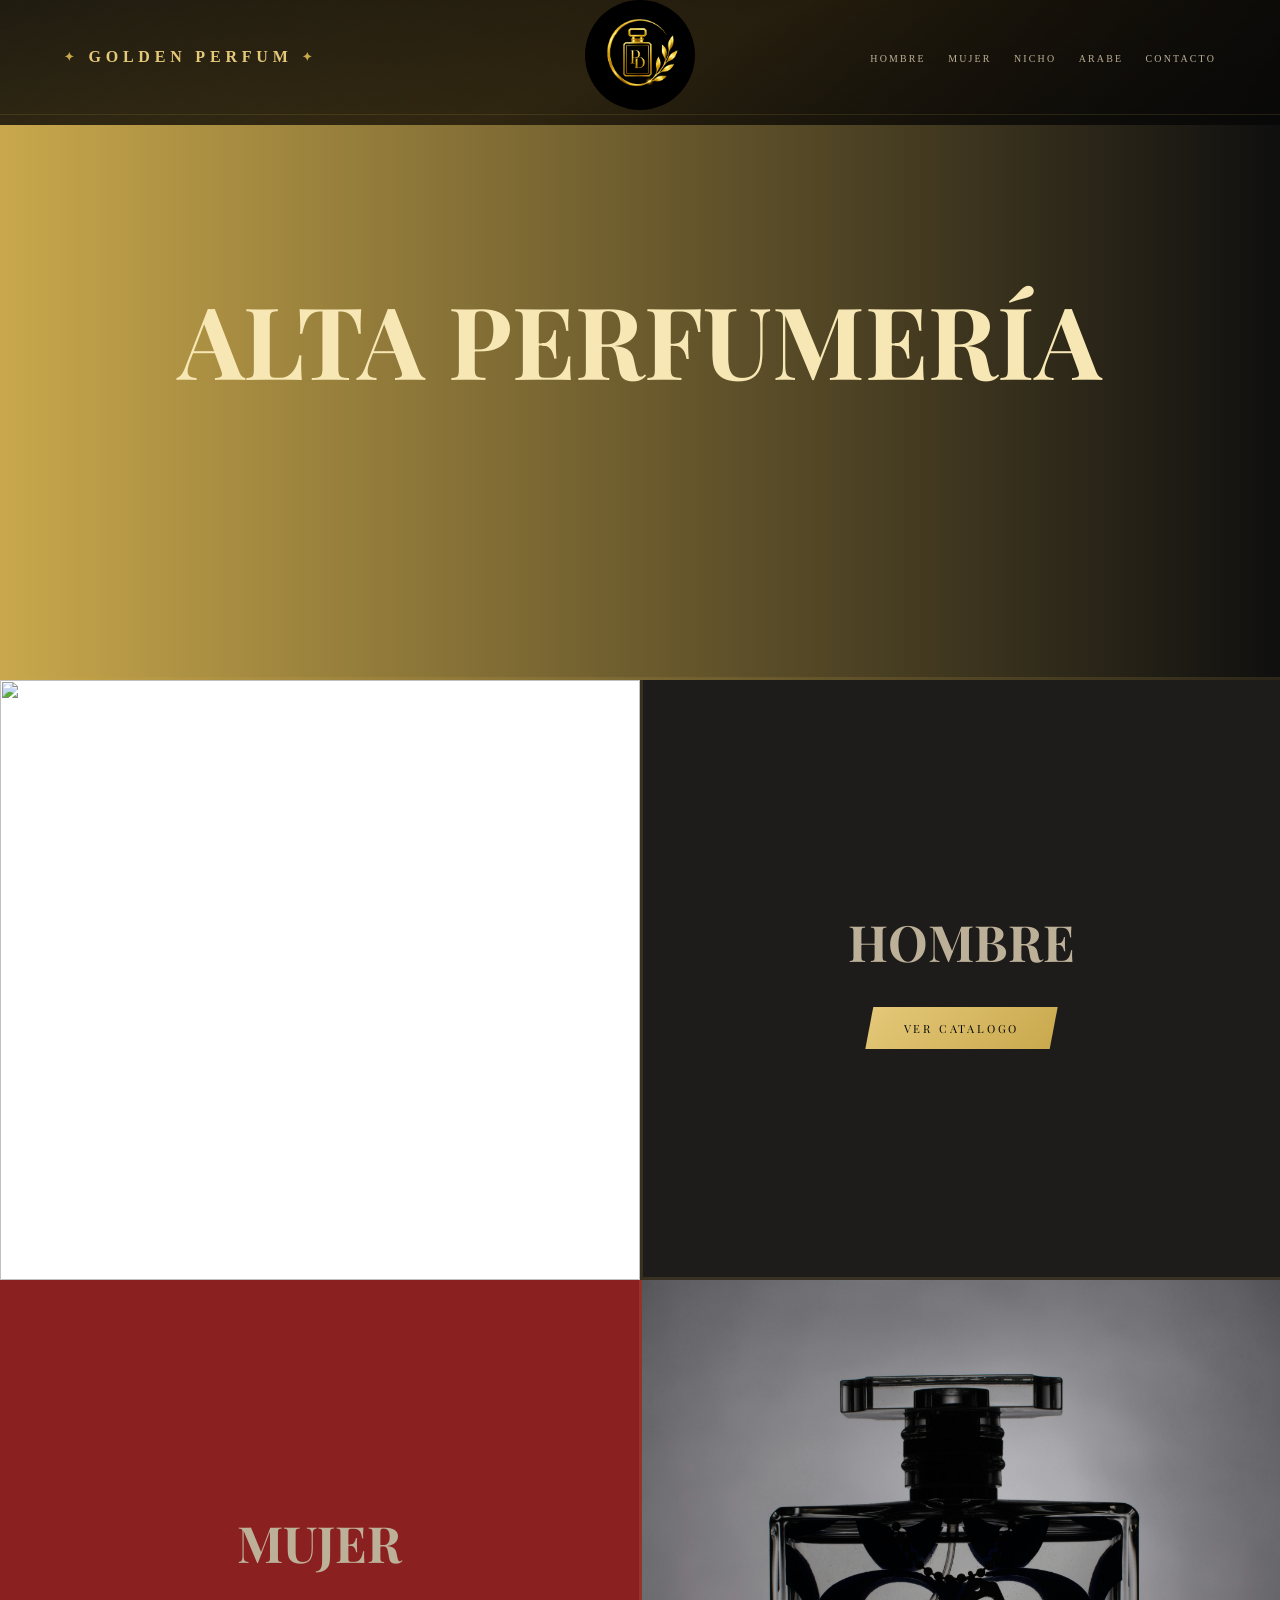
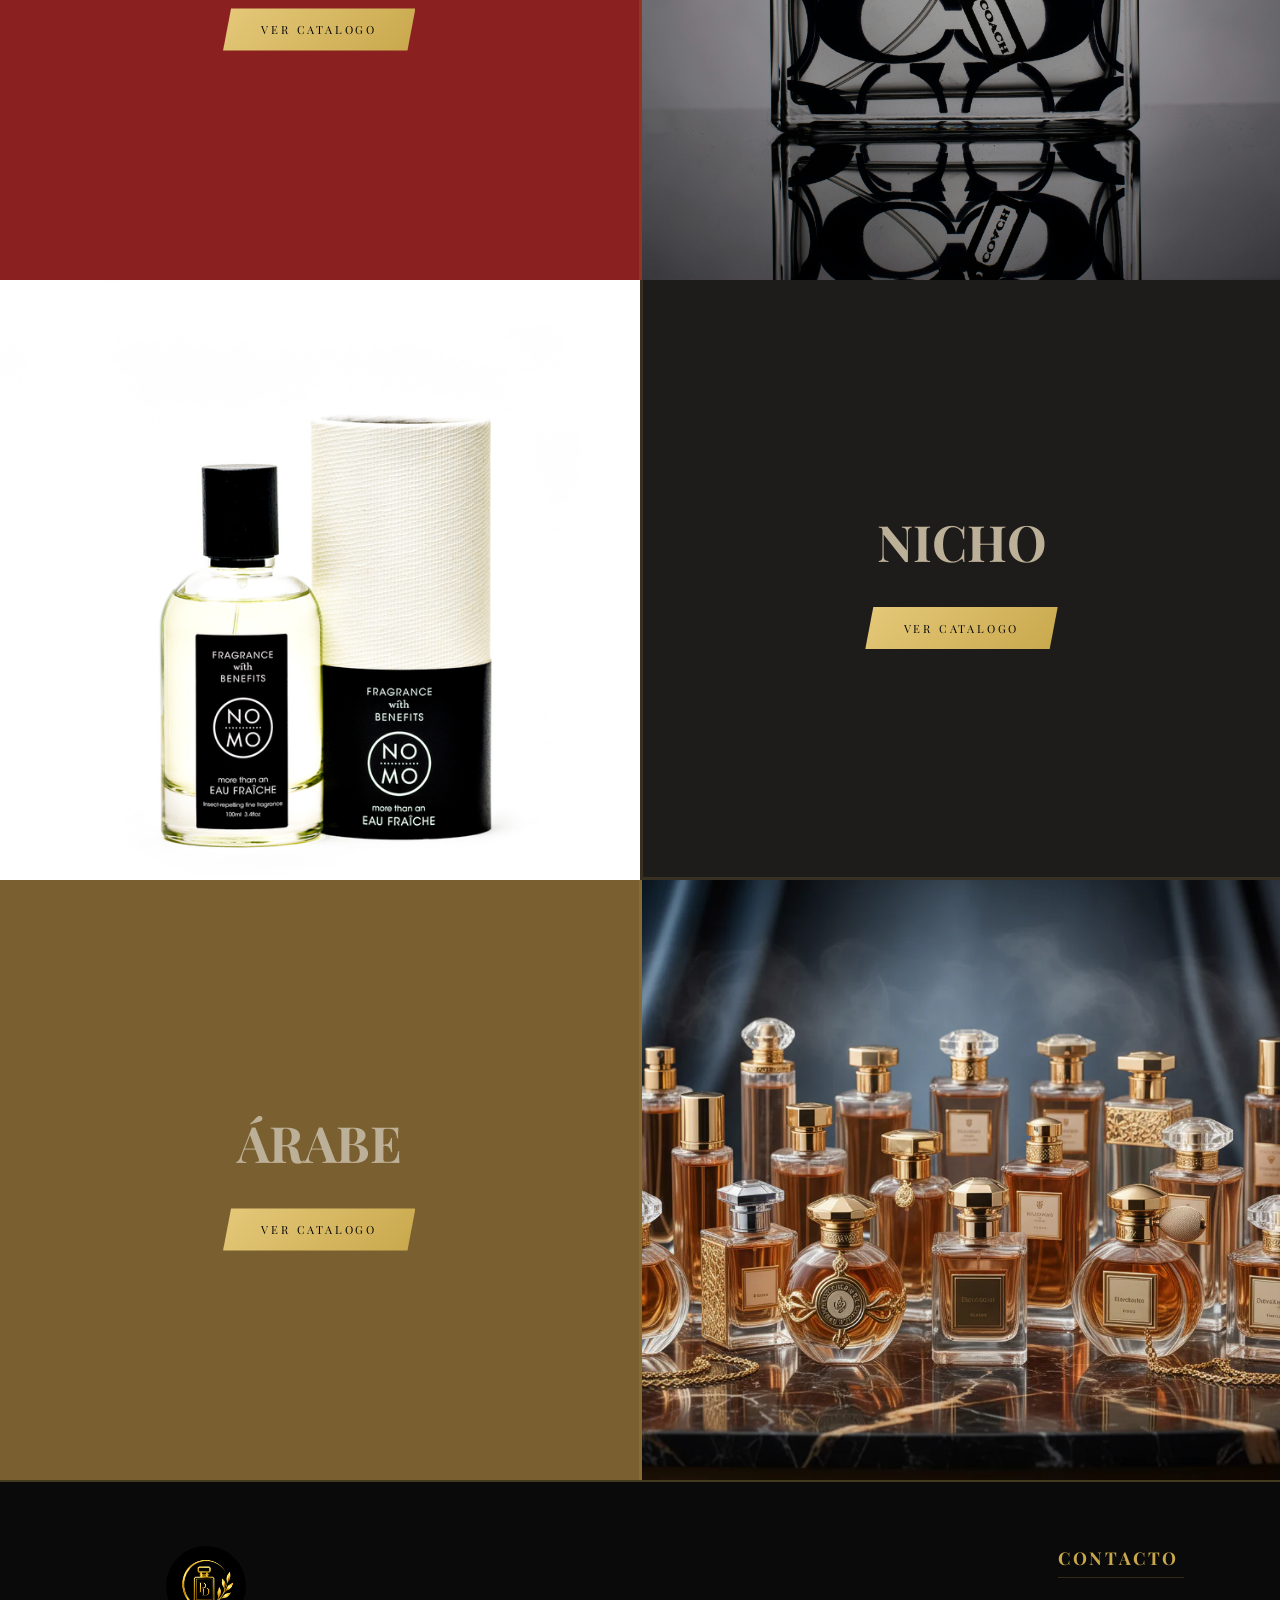
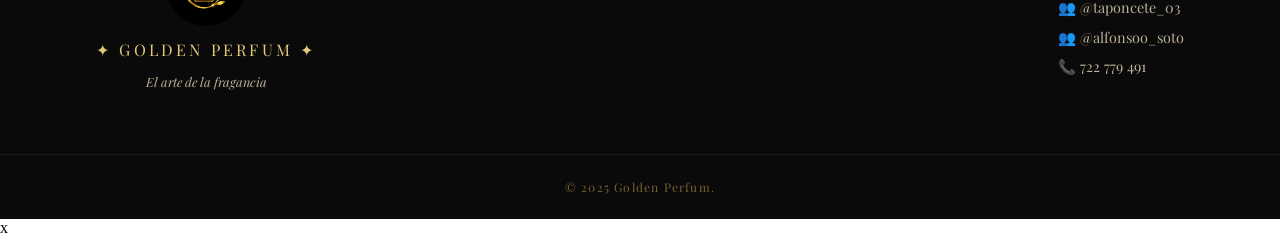
==== index.html @ 4b362dd9 "Update index.html" ====
<!DOCTYPE html>
<html lang="es">
<head>
    <meta charset="UTF-8">
    <meta name="viewport" content="width=device-width, initial-scale=1.0">
    <link rel="preconnect" href="https://fonts.googleapis.com">
    <link rel="preconnect" href="https://fonts.gstatic.com" crossorigin>
    <link href="https://fonts.googleapis.com/css2?family=Playfair+Display:ital,wght@0,400..900;1,400..900&display=swap" rel="stylesheet">
    <link rel="stylesheet" href="style.css">
    <title>Página Principal</title>
</head>
<body>

    <header class="header1">
        <div class="header2"></div>
        <img src="IMAGENES\logobueno.png" class="logo">
        <nav class="nav">
            <div class="nav__logo">
                <span class="nav__logo-gold">✦</span>
                <span>GOLDEN PERFUM</span>
                <span class="nav__logo-gold">✦</span>
            </div>
            <ul class="nav_link">
                <li><a href="#hombre">HOMBRE</a></li>
                <li><a href="#mujer">MUJER</a></li>
                <li><a href="#nicho">NICHO</a></li>
                <li><a href="#arabe">ARABE</a></li>
                <li><a href="#contacto">CONTACTO</a></li>
            </ul>
        </nav>
        <div class="presentation">
            <h1 class="title1">alta perfumería</h1>
        </div>
    </header>

    <!-- SECCION HOMBRE -->
    <section id="hombre" class="collection-hombre">
        <div class="hombre-wrapper">
            <div class="div-img">
                <img src="C:\Users\Propietario\Desktop\WEB COLONIA\IMAGENES\cznmcy1wcml2yxrll3jhd3bpegvsx2ltywdlcy93zwjzaxrlx2nvbnrlbnqvbhivbnm3nzi3lwltywdllwt3dnlhdtn0lmpwzw.jpg" class="img-hombre">
            </div>
            <div class="hombre-right">
                <div class="container-hombre">
                    <h1 class="title-hombre">hombre</h1>
                    <div class="container-btn">
                        <a class="btn-hombre" href="hombre.html">Ver catalogo</a>
                    </div>
                </div>
            </div>
        </div>
    </section>

    <!-- SECCION MUJER -->
    <section id="mujer" class="collection-mujer">
        <div class="mujer-wrapper">
            <div class="mujer-left">
                <h1 class="title-mujer">Mujer</h1>
                <div class="container-btn">
                    <a class="btn-mujer" href="mujer.html">Ver catalogo</a>
                </div>
            </div>
            <div class="mujer-right">
                <img src="IMAGENES\pexels-photo-258244.jpeg" class="img-mujer">
            </div>
        </div>
    </section>

    <!-- SECCION NICHO -->
    <section id="nicho" class="collection-nicho">
        <div class="nicho-wrapper">
            <div class="nicho-left">
                <img src="IMAGENES\o.56455.jpg" class="img-nicho">
            </div>
            <div class="nicho-right">
                <div class="container-nicho">
                    <h1 class="title-nicho">Nicho</h1>
                    <div class="container-btn">
                        <a class="btn-nicho" href="nicho.html">Ver catalogo</a>
                    </div>
                </div>
            </div>
        </div>
    </section>

    <!-- SECCION ARABE -->
    <section id="arabe" class="collection-arabe">
        <div class="arabe-wrapper">
            <div class="arabe-left">
                <h1 class="title-arabe">Árabe</h1>
                <div class="container-btn">
                    <a class="btn-arabe" href="arabe.html">Ver catalogo</a>
                </div>
            </div>
            <div class="arabe-right">
                <img src="IMAGENES\a-lot-of-colognes-and-perfumes.webp" class="img-arabe">
            </div>
        </div>
    </section>

    <!-- FOOTER / CONTACTO -->
    <footer id="contacto" class="footer">
        <div class="footer-top">
            <div class="footer-logo">
                <img src="IMAGENES\logobueno.png" class="footer-logo-img">
                <p class="footer-brand">✦ GOLDEN PERFUM ✦</p>
                <p class="footer-slogan">El arte de la fragancia</p>
            </div>

            <div class="footer-contacto">
                <h3 class="footer-title">Contacto</h3>
                <div class="footer-info">
                    <p>👥 @taponcete_03</p>
                    <p>👥 @alfonsoo_soto</p>
                    <p>📞 722 779 491</p>
                </div>
            </div>
            <!-- <div class="footer-redes">
                <h3 class="footer-title">Síguenos</h3>
                <div class="footer-social">
                    <a href="#" class="social-link">Instagram</a>
                    <a href="#" class="social-link">Facebook</a>
                    <a href="#" class="social-link">WhatsApp</a>
                </div>
            </div> --> 
        </div>

        <div class="footer-bottom">
            <p>© 2025 Golden Perfum.</p>
        </div>
    </footer>

</body>
</html>x
---- style.css ----
* {
    margin: 0;
    padding: 0;
    box-sizing: border-box;
}
body {
    width: 100%;
    overflow-x: hidden;
}

:root {
  --black:       #080808;
  --dark:        #0f0f0f;
  --dark-mid:    #161616;
  --dark-light:  #1e1c1a;
  --dark-card:   #1a1814;
  --gold:        #c9a84c;
  --gold-light:  #e5c97a;
  --gold-dim:    #7a6030;
  --white:       #f5f0e8;
  --white-dim:   #bdb098;
  --accent-red:  #8b2020;
  --accent-dark: #1a1410;
  --font-display: 'Cinzel', serif;
  --font-body:    'Cormorant Garamond', serif;
  --font-ui:      'Raleway', sans-serif;
  --transition: 0.4s cubic-bezier(0.25, 0.46, 0.45, 0.94);
}

html { scroll-behavior: smooth; font-size: 16px; }
ul   { list-style: none; }
a    { text-decoration: none; color: inherit; }

/* ===== HEADER ===== */
.header2 {
    position: fixed;
    top: 0; left: 0; right: 0;
    z-index: 100;
    background: linear-gradient(160deg, rgba(8,8,8,0.88) 0%, rgba(20,14,5,0.75) 50%, rgba(8,8,8,0.92) 100%);
    width: 100%;
    height: 125px;
}

.logo {
    position: fixed;
    top: 0; left: 0; right: 0;
    z-index: 101;
    display: flex;
    margin: 0 auto;
    border-radius: 50%;
    overflow: hidden;
    justify-content: center;
    height: 110px;
}

.nav {
    position: fixed;
    top: 0; left: 0; right: 0;
    z-index: 100;
    display: flex;
    justify-content: space-between;
    align-items: center;
    padding: 3rem 4rem;
    background: none;
    transition: var(--transition);
    border-bottom: 1px solid rgba(201,168,76,0.15);
}

.nav__logo {
    font-family: var(--font-display);
    font-size: 1rem;
    font-weight: 600;
    letter-spacing: 0.3em;
    color: var(--gold-light);
    display: flex;
    align-items: center;
    gap: 0.6rem;
}

.nav__logo-gold { color: var(--gold); font-size: 0.75rem; }

.nav_link {
    display: flex;
    gap: 1.4rem;
}

.nav_link a {
    font-family: var(--font-display);
    font-size: 0.62rem;
    letter-spacing: 0.22em;
    color: var(--white-dim);
    transition: color var(--transition);
}

.nav_link a:hover { color: var(--gold-light); }

/* ===== PRESENTACION ===== */
.presentation {
    position: relative;
    height: 50px;
    min-height: 680px;
    display: flex;
    flex-direction: column;
    justify-content: center;
    align-items: center;
    text-align: center;
    overflow: hidden;
    background: linear-gradient(90deg, #c9a84c, #0f0f0f);
    border-bottom: 3px solid rgba(201,168,76,0.15);
}

.title1 {
    text-transform: uppercase;
    color: #F7E7B4;
    font-size: 100px;
    text-align: center;
    font-family: "Playfair Display";
}

/* ===== BOTON COMPARTIDO ===== */
.btn-hombre, .btn-mujer, .btn-nicho, .btn-arabe {
    display: inline-block;
    font-family: "Playfair Display";
    font-size: 0.7rem;
    letter-spacing: 0.25em;
    text-transform: uppercase;
    color: var(--black);
    background: linear-gradient(135deg, var(--gold-light), var(--gold));
    padding: 0.85rem 2.4rem;
    border: none;
    cursor: pointer;
    transition: var(--transition);
    clip-path: polygon(8px 0%, 100% 0%, calc(100% - 8px) 100%, 0% 100%);
}

.btn-hombre:hover, .btn-mujer:hover, .btn-nicho:hover, .btn-arabe:hover {
    background: linear-gradient(135deg, var(--gold), var(--gold-dim));
    transform: translateY(-2px);
    box-shadow: 0 8px 30px rgba(201,168,76,0.35);
}

.container-btn {
    display: flex;
    flex-direction: column;
    align-items: center;
    margin-top: 2rem;
}

/* ===== SECCION HOMBRE ===== */
.collection-hombre {
    width: 100%;
    height: 600px;
}

.hombre-wrapper {
    display: flex;
    flex-direction: row;
    width: 100%;
    height: 600px;
}

.div-img {
    flex: 1;
    overflow: hidden;
    height: 600px;
}

.img-hombre {
    width: 100%;
    height: 100%;
    object-fit: cover;
    display: block;
}

.hombre-right {
    flex: 1;
    display: flex;
    flex-direction: column;
}

.container-hombre {
    width: 100%;
    height: 100%;
    background: var(--dark-light);
    border-left: 3px solid rgba(201,168,76,0.15);
    border-bottom: 3px solid rgba(201,168,76,0.15);
    display: flex;
    flex-direction: column;
    justify-content: center;
    align-items: center;
}

.title-hombre {
    text-transform: uppercase;
    font-family: "Playfair Display";
    text-align: center;
    font-size: 50px;
    color: var(--white-dim);
}

/* ===== SECCION MUJER ===== */
.collection-mujer {
    width: 100%;
}

.mujer-wrapper {
    display: flex;
    flex-direction: row;
    width: 100%;
    height: 600px;
}

.mujer-left {
    flex: 1;
    background: var(--accent-red);
    display: flex;
    flex-direction: column;
    align-items: center;
    justify-content: center;
    border-right: 3px solid rgba(201,168,76,0.15);
}

.mujer-right {
    flex: 1;
    overflow: hidden;
}

.img-mujer {
    width: 100%;
    height: 100%;
    object-fit: cover;
    display: block;
}

.title-mujer {
    font-family: "Playfair Display";
    text-transform: uppercase;
    font-size: 50px;
    color: var(--white-dim);
}

/* ===== SECCION NICHO ===== */
.collection-nicho {
    width: 100%;
}

.nicho-wrapper {
    display: flex;
    flex-direction: row;
    width: 100%;
    height: 600px;
}

.nicho-left {
    flex: 1;
    overflow: hidden;
}

.img-nicho {
    width: 100%;
    height: 100%;
    object-fit: cover;
    display: block;
}

.nicho-right {
    flex: 1;
    display: flex;
    flex-direction: column;
}

.container-nicho {
    width: 100%;
    height: 100%;
    background: var(--dark-light);
    border-left: 3px solid rgba(201,168,76,0.15);
    border-bottom: 3px solid rgba(201,168,76,0.15);
    display: flex;
    flex-direction: column;
    justify-content: center;
    align-items: center;
}

.title-nicho {
    text-transform: uppercase;
    font-family: "Playfair Display";
    text-align: center;
    font-size: 50px;
    color: var(--white-dim);
}

/* ===== SECCION ARABE ===== */
.collection-arabe {
    width: 100%;
}

.arabe-wrapper {
    display: flex;
    flex-direction: row;
    width: 100%;
    height: 600px;
}

.arabe-left {
    flex: 1;
    background: var(--gold-dim);
    display: flex;
    flex-direction: column;
    align-items: center;
    justify-content: center;
    border-right: 3px solid rgba(201,168,76,0.15);
}

.arabe-right {
    flex: 1;
    overflow: hidden;
}

.img-arabe {
    width: 100%;
    height: 100%;
    object-fit: cover;
    display: block;
}

.title-arabe {
    font-family: "Playfair Display";
    text-transform: uppercase;
    font-size: 50px;
    color: var(--white-dim);
}

/* ===== FOOTER ===== */
.footer {
    background: #0a0a0a;
    border-top: 2px solid rgba(201,168,76,0.3);
}

.footer-top {
    display: flex;
    flex-direction: row;
    justify-content: space-between;
    align-items: flex-start;
    padding: 4rem 6rem;
    gap: 3rem;
}

.footer-logo {
    display: flex;
    flex-direction: column;
    align-items: center;
    gap: 0.8rem;
}

.footer-logo-img {
    height: 80px;
    border-radius: 50%;
}

.footer-brand {
    font-family: "Playfair Display";
    font-size: 1rem;
    letter-spacing: 0.2em;
    color: var(--gold-light);
}

.footer-slogan {
    font-family: "Playfair Display";
    font-size: 0.8rem;
    color: var(--white-dim);
    font-style: italic;
}

.footer-title {
    font-family: "Playfair Display";
    font-size: 1.1rem;
    color: var(--gold);
    letter-spacing: 0.15em;
    text-transform: uppercase;
    margin-bottom: 1.2rem;
    padding-bottom: 0.5rem;
    border-bottom: 1px solid rgba(201,168,76,0.2);
}

.footer-info p {
    font-family: "Playfair Display";
    color: var(--white-dim);
    font-size: 0.9rem;
    margin-bottom: 0.6rem;
}

.footer-grid {
    display: grid;
    grid-template-columns: 1fr 1fr;
    gap: 6px;
}

.footer-img-box {
    width: 90px;
    height: 90px;
    overflow: hidden;
    border: 1px solid rgba(201,168,76,0.2);
}

.footer-img-box img {
    width: 100%;
    height: 100%;
    object-fit: cover;
    display: block;
}

.footer-social {
    display: flex;
    flex-direction: column;
    gap: 0.8rem;
}

.social-link {
    font-family: "Playfair Display";
    font-size: 0.85rem;
    letter-spacing: 0.15em;
    color: var(--white-dim);
    text-transform: uppercase;
    transition: color var(--transition);
    padding: 0.4rem 0;
    border-bottom: 1px solid rgba(201,168,76,0.1);
}

.social-link:hover {
    color: var(--gold-light);
}

.footer-bottom {
    text-align: center;
    padding: 1.5rem;
    border-top: 1px solid rgba(201,168,76,0.1);
    font-family: "Playfair Display";
    font-size: 0.75rem;
    color: var(--gold-dim);
    letter-spacing: 0.1em;
}
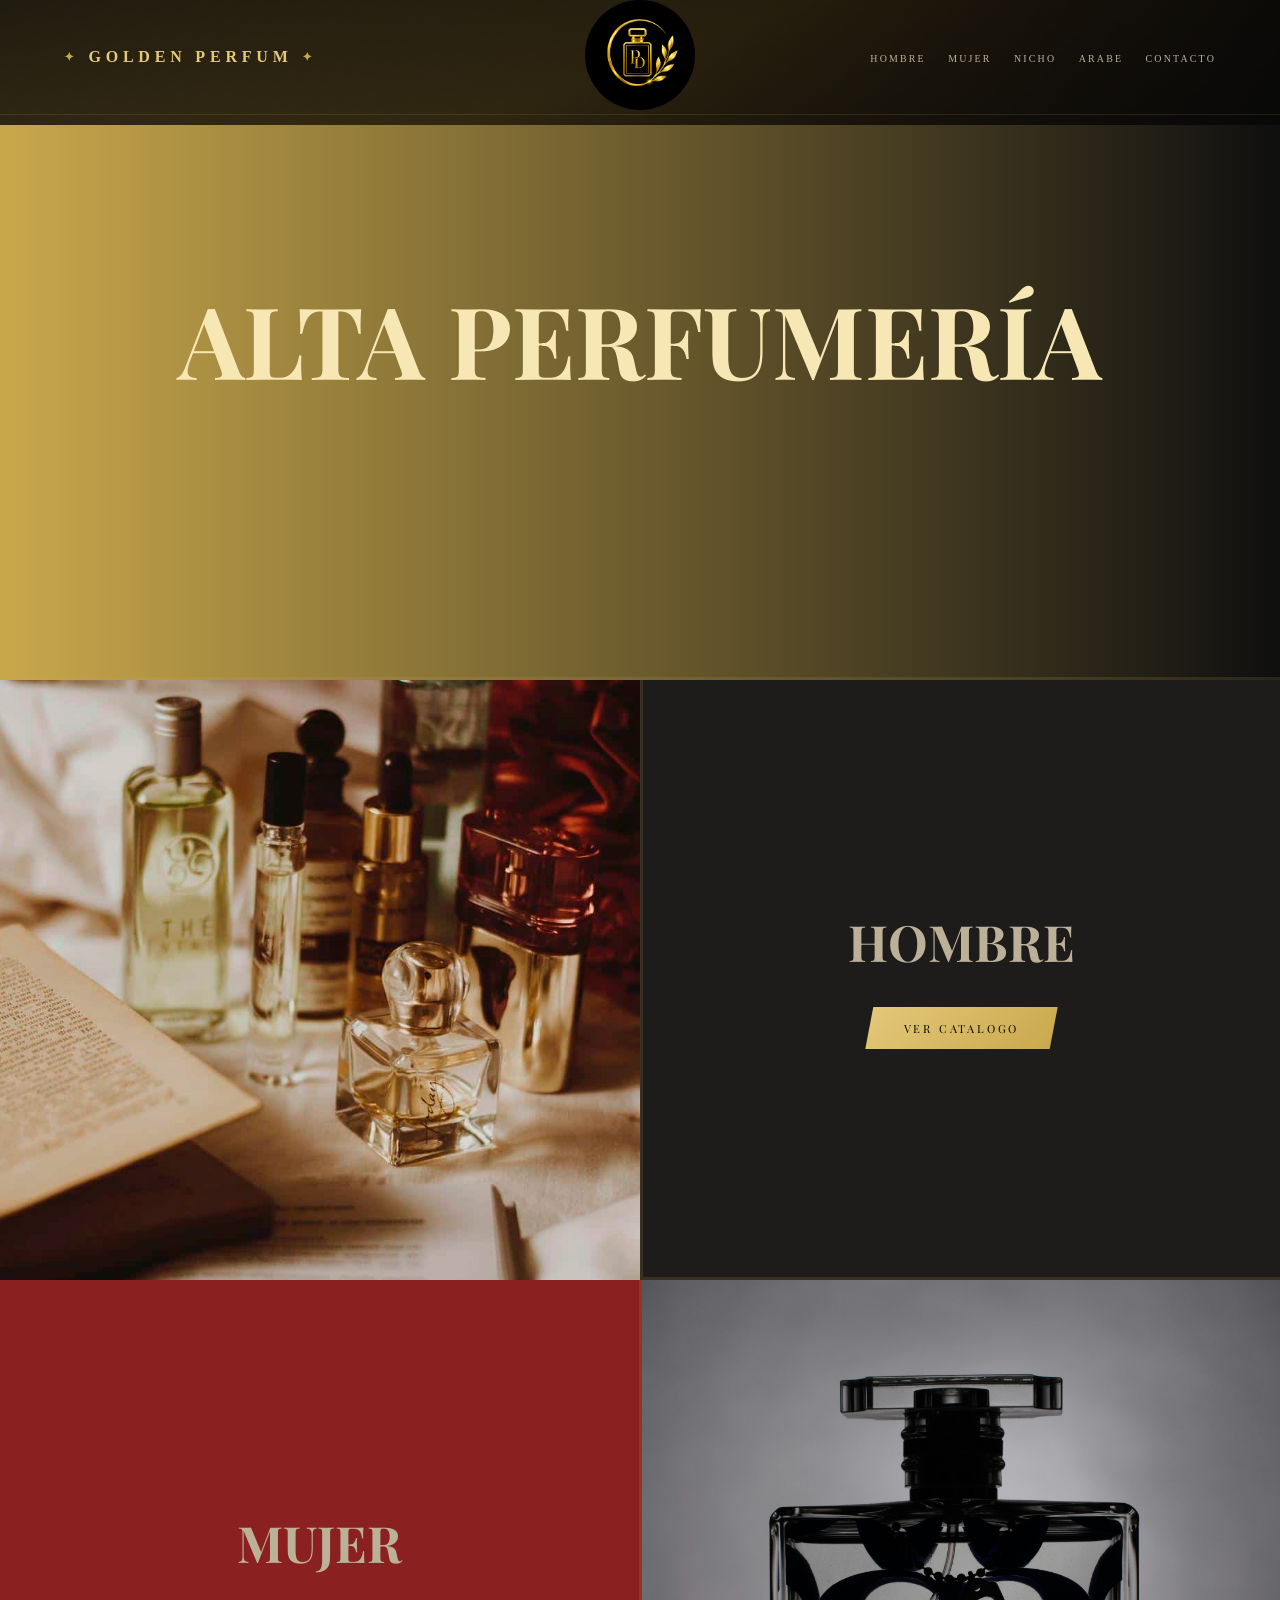
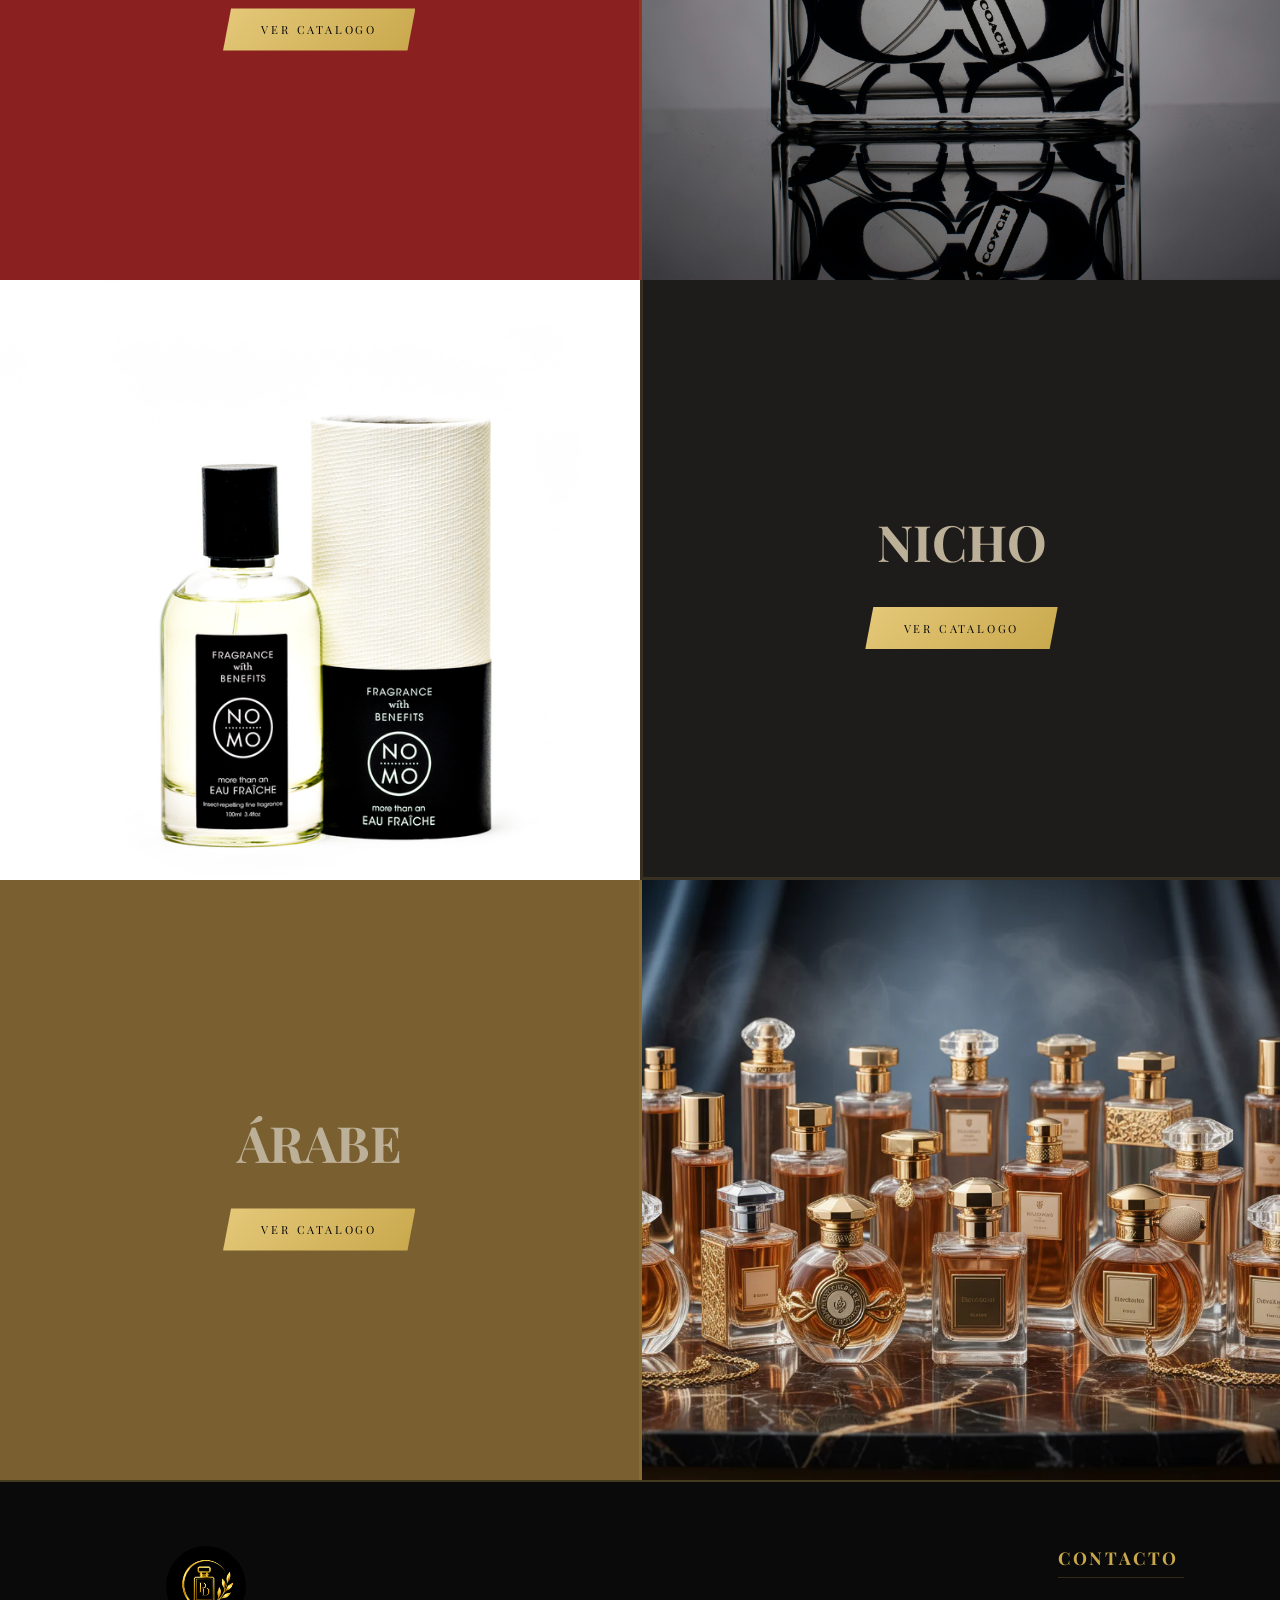
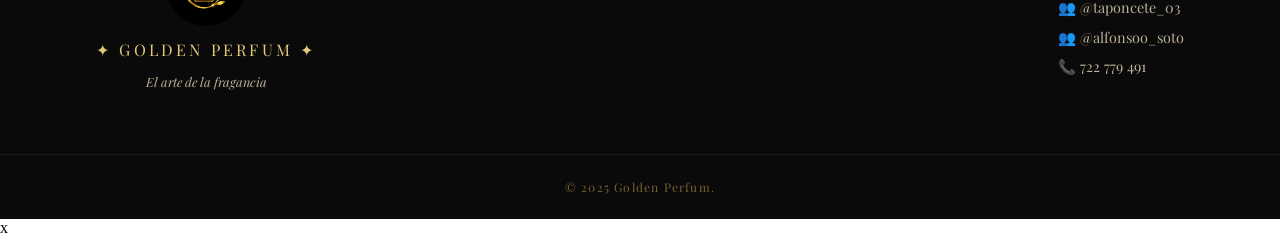
==== commit b1fd3899: "Update index.html" ====
--- a/index.html
+++ b/index.html
@@ -37,7 +37,7 @@
     <section id="hombre" class="collection-hombre">
         <div class="hombre-wrapper">
             <div class="div-img">
-                <img src="C:\Users\Propietario\Desktop\WEB COLONIA\IMAGENES\cznmcy1wcml2yxrll3jhd3bpegvsx2ltywdlcy93zwjzaxrlx2nvbnrlbnqvbhivbnm3nzi3lwltywdllwt3dnlhdtn0lmpwzw.jpg" class="img-hombre">
+                <img src="IMAGENES\cznmcy1wcml2yxrll3jhd3bpegvsx2ltywdlcy93zwjzaxrlx2nvbnrlbnqvbhivbnm3nzi3lwltywdllwt3dnlhdtn0lmpwzw.jpg" class="img-hombre">
             </div>
             <div class="hombre-right">
                 <div class="container-hombre">
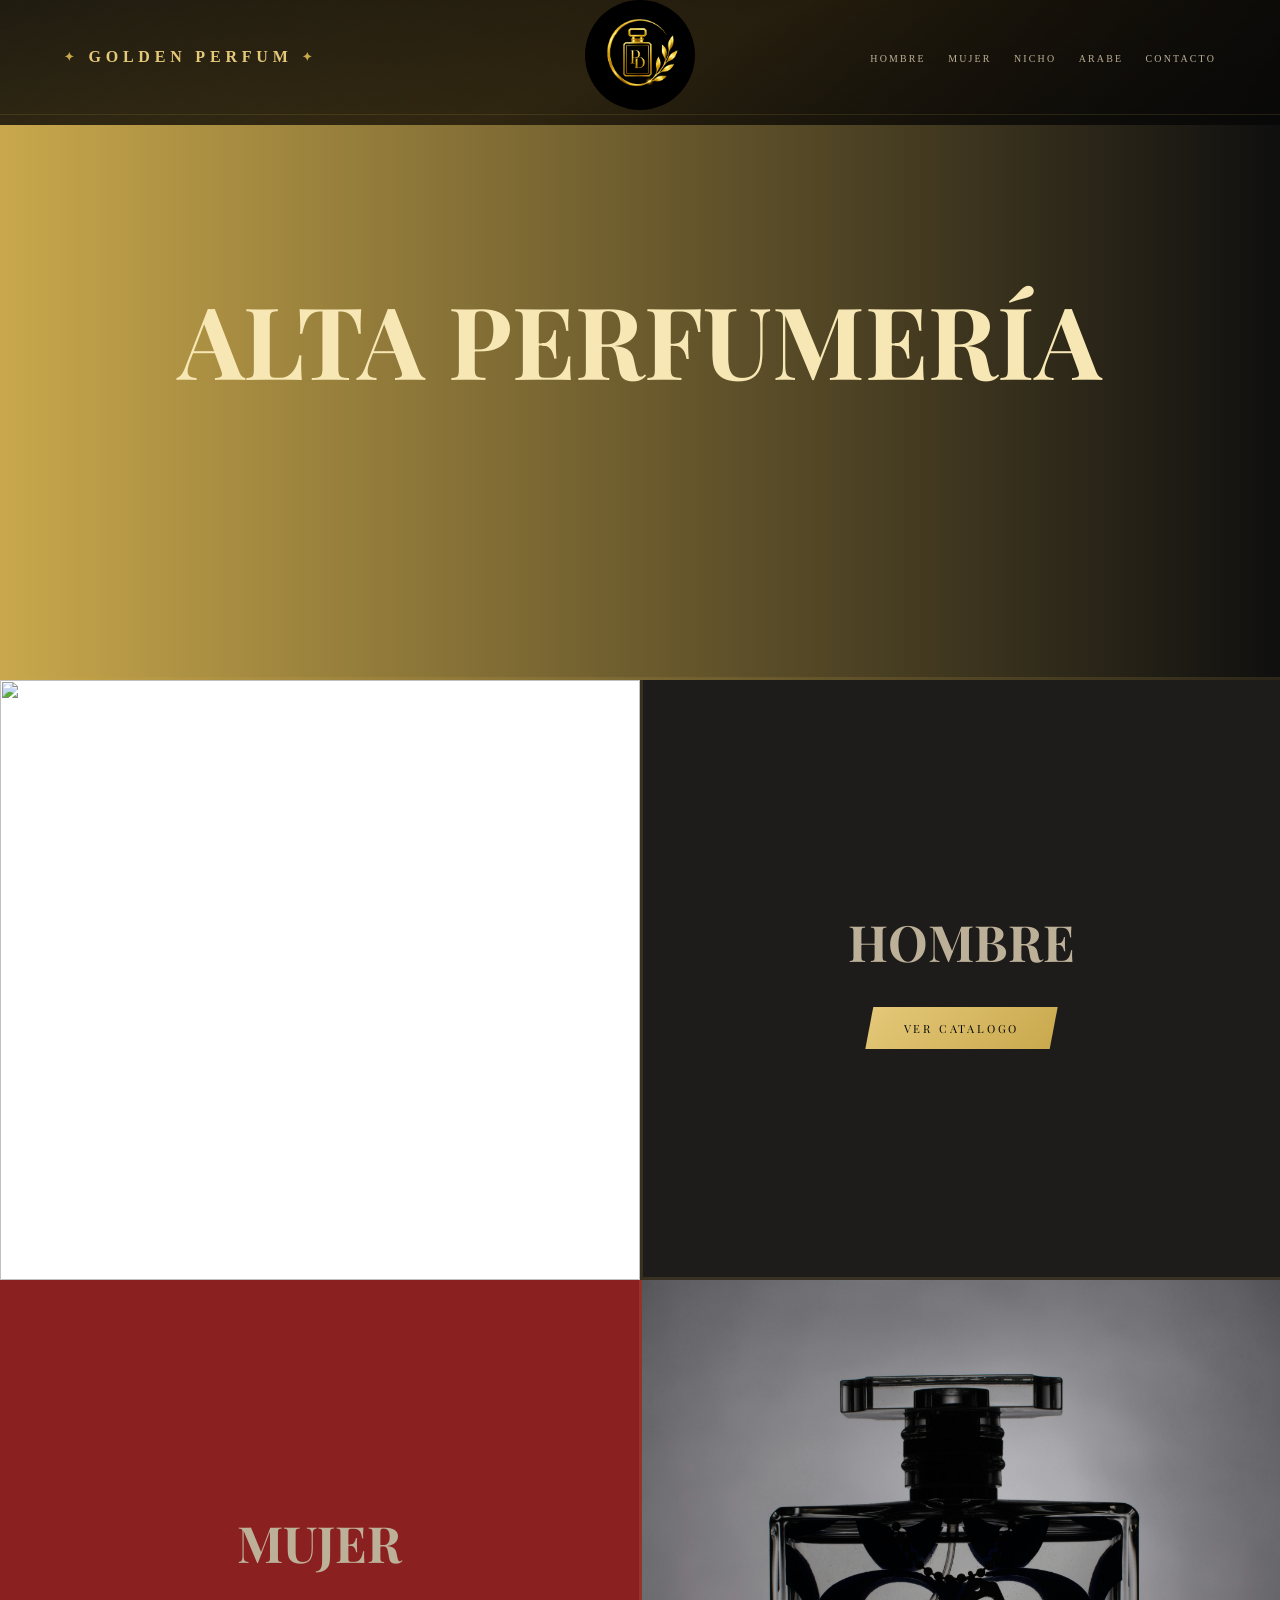
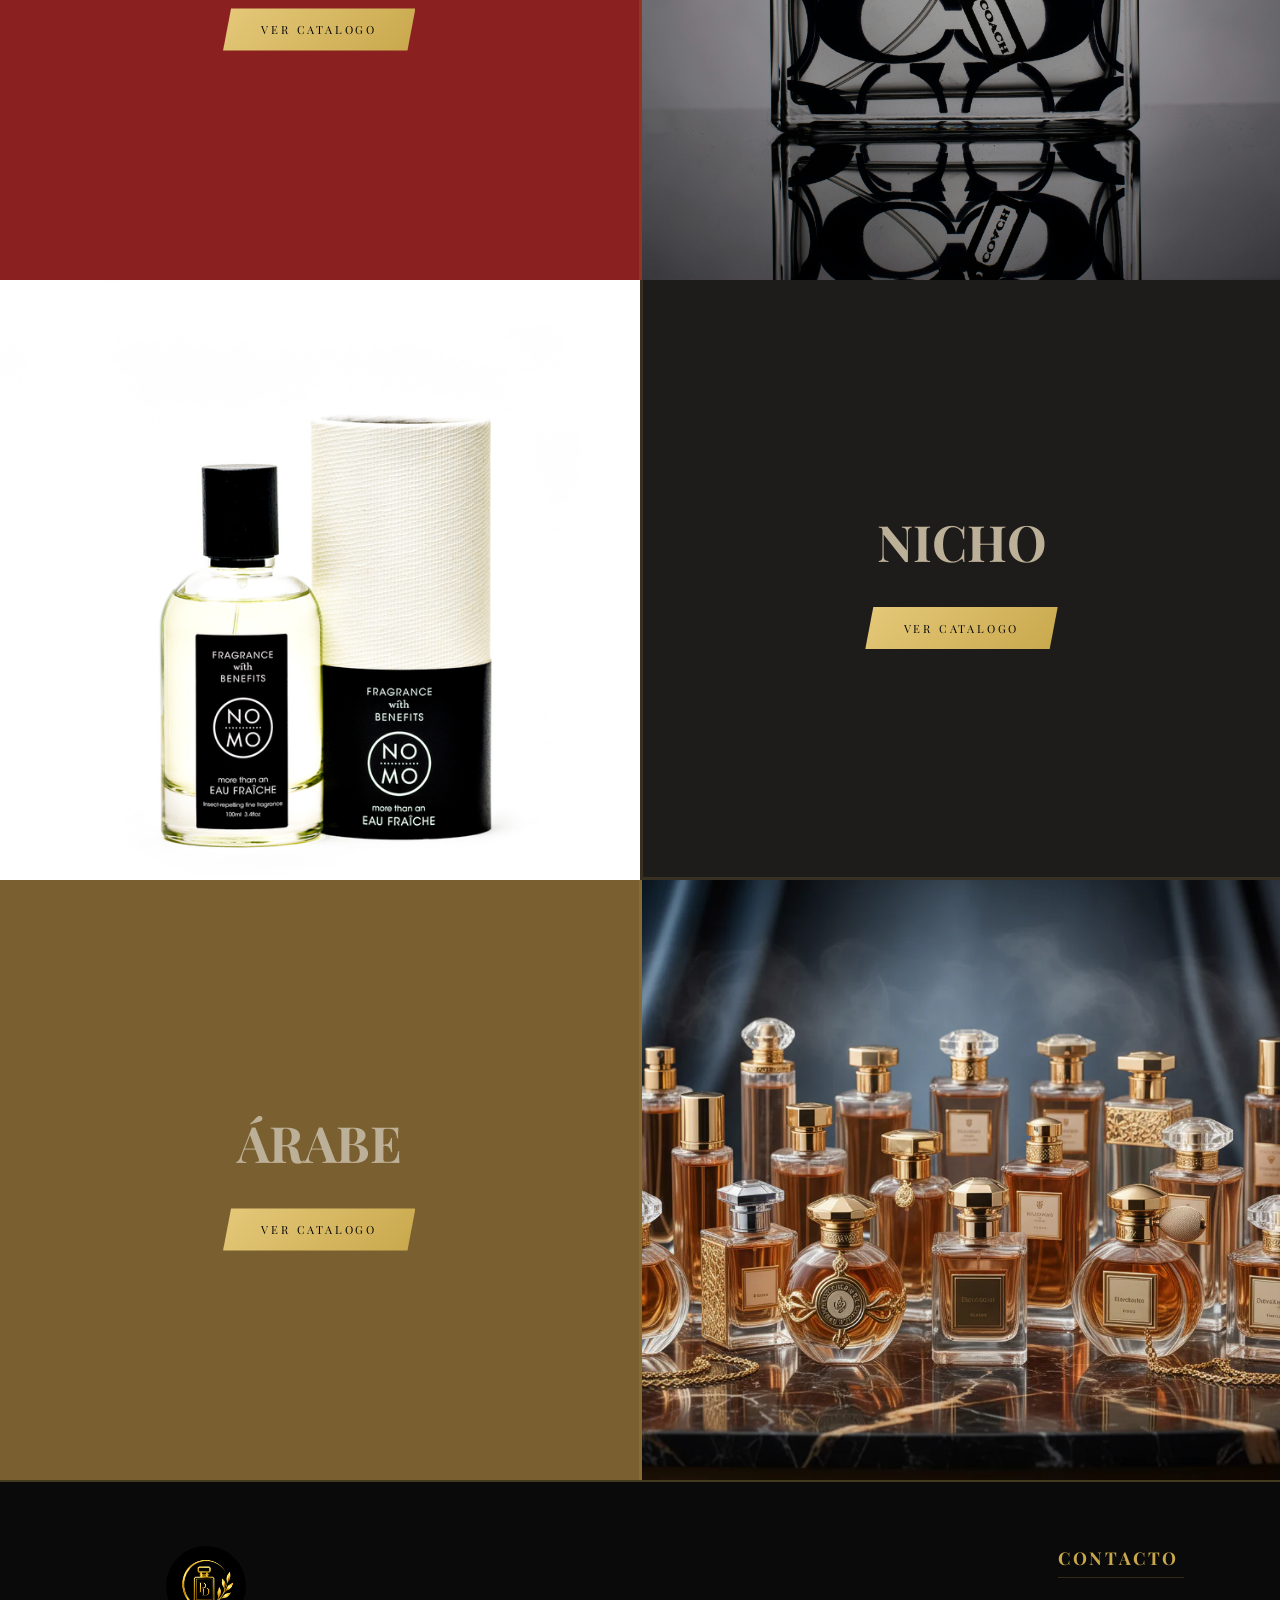
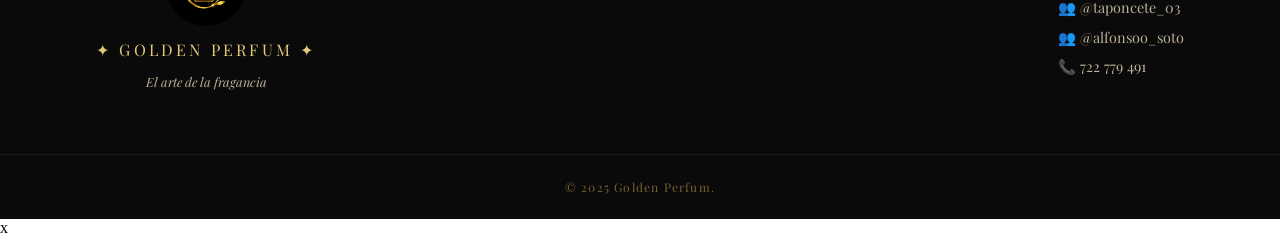
==== commit 3da547bc: "Update index.html" ====
--- a/index.html
+++ b/index.html
@@ -37,7 +37,7 @@
     <section id="hombre" class="collection-hombre">
         <div class="hombre-wrapper">
             <div class="div-img">
-                <img src="IMAGENES\cznmcy1wcml2yxrll3jhd3bpegvsx2ltywdlcy93zwjzaxrlx2nvbnrlbnqvbhivbnm3nzi3lwltywdllwt3dnlhdtn0lmpwzw.jpg" class="img-hombre">
+            <img src="IMAGENES\Coloni.jpg" class="img-hombre">
             </div>
             <div class="hombre-right">
                 <div class="container-hombre">
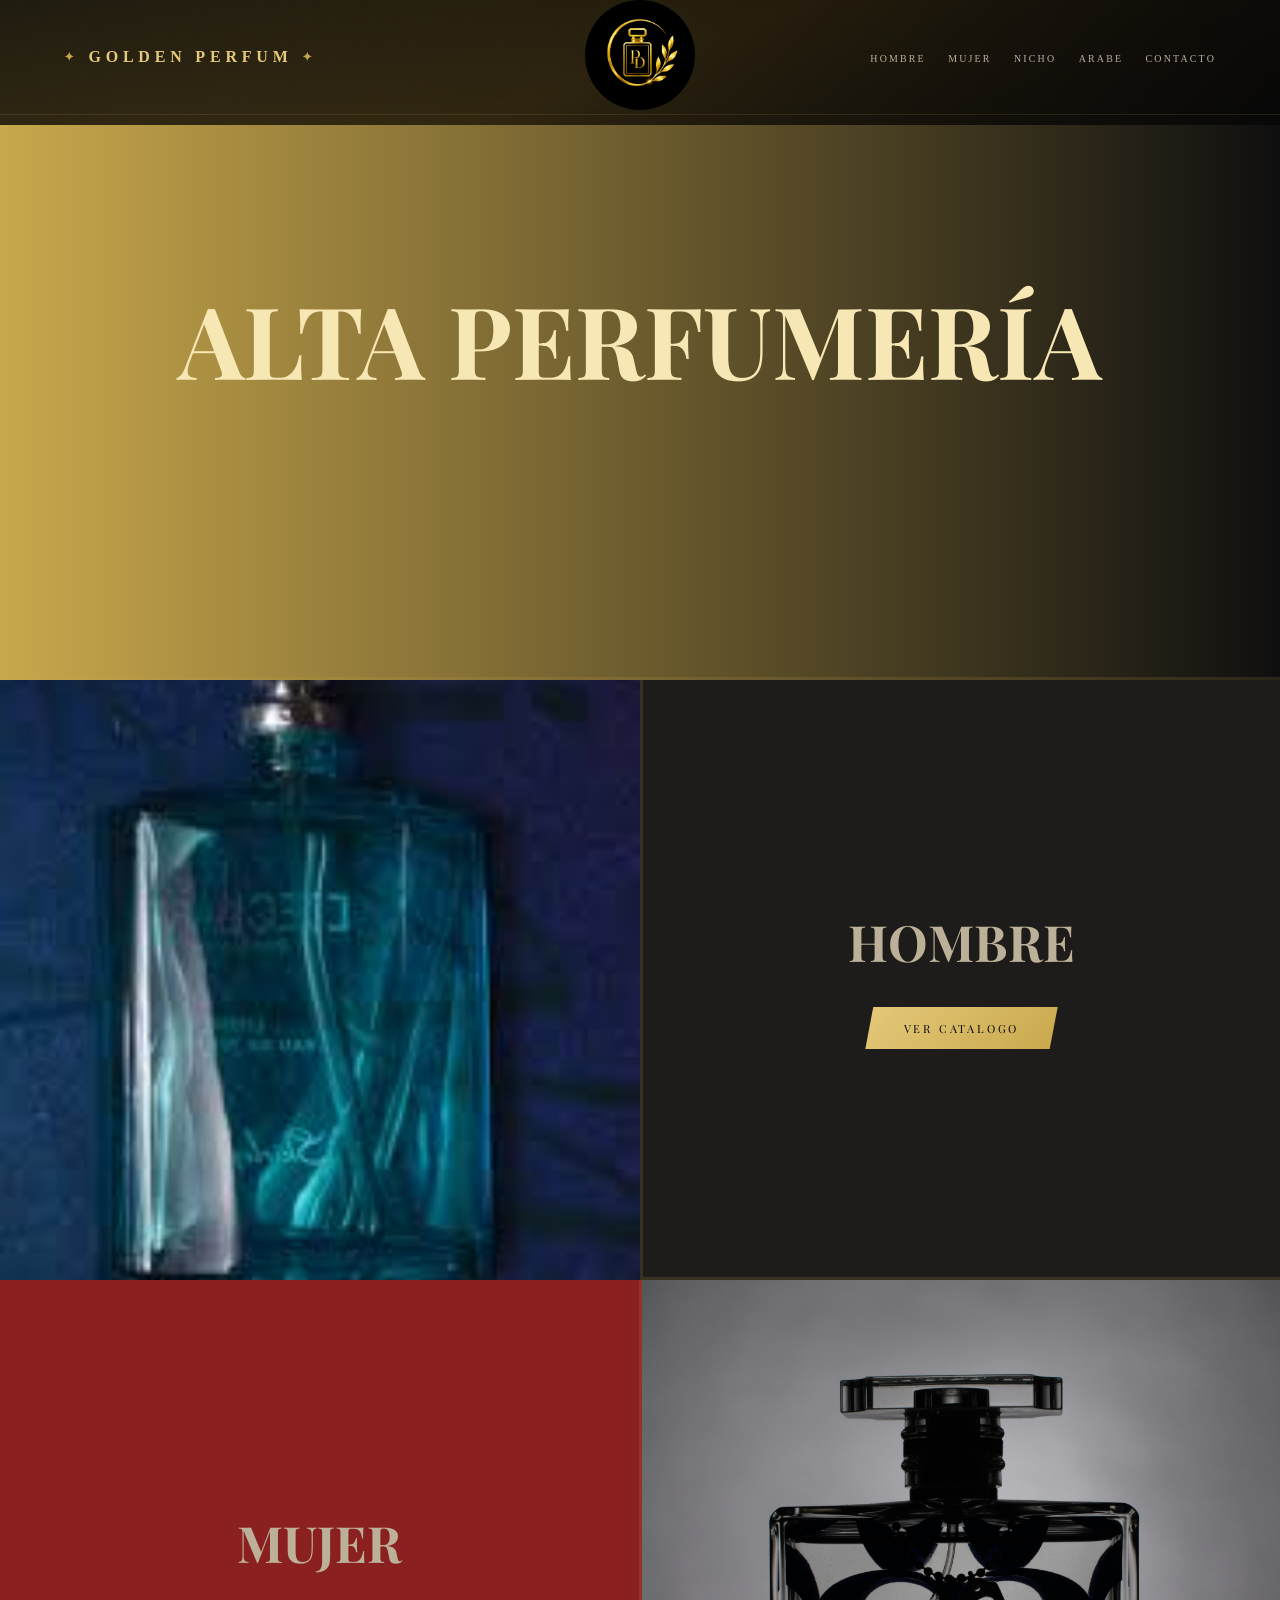
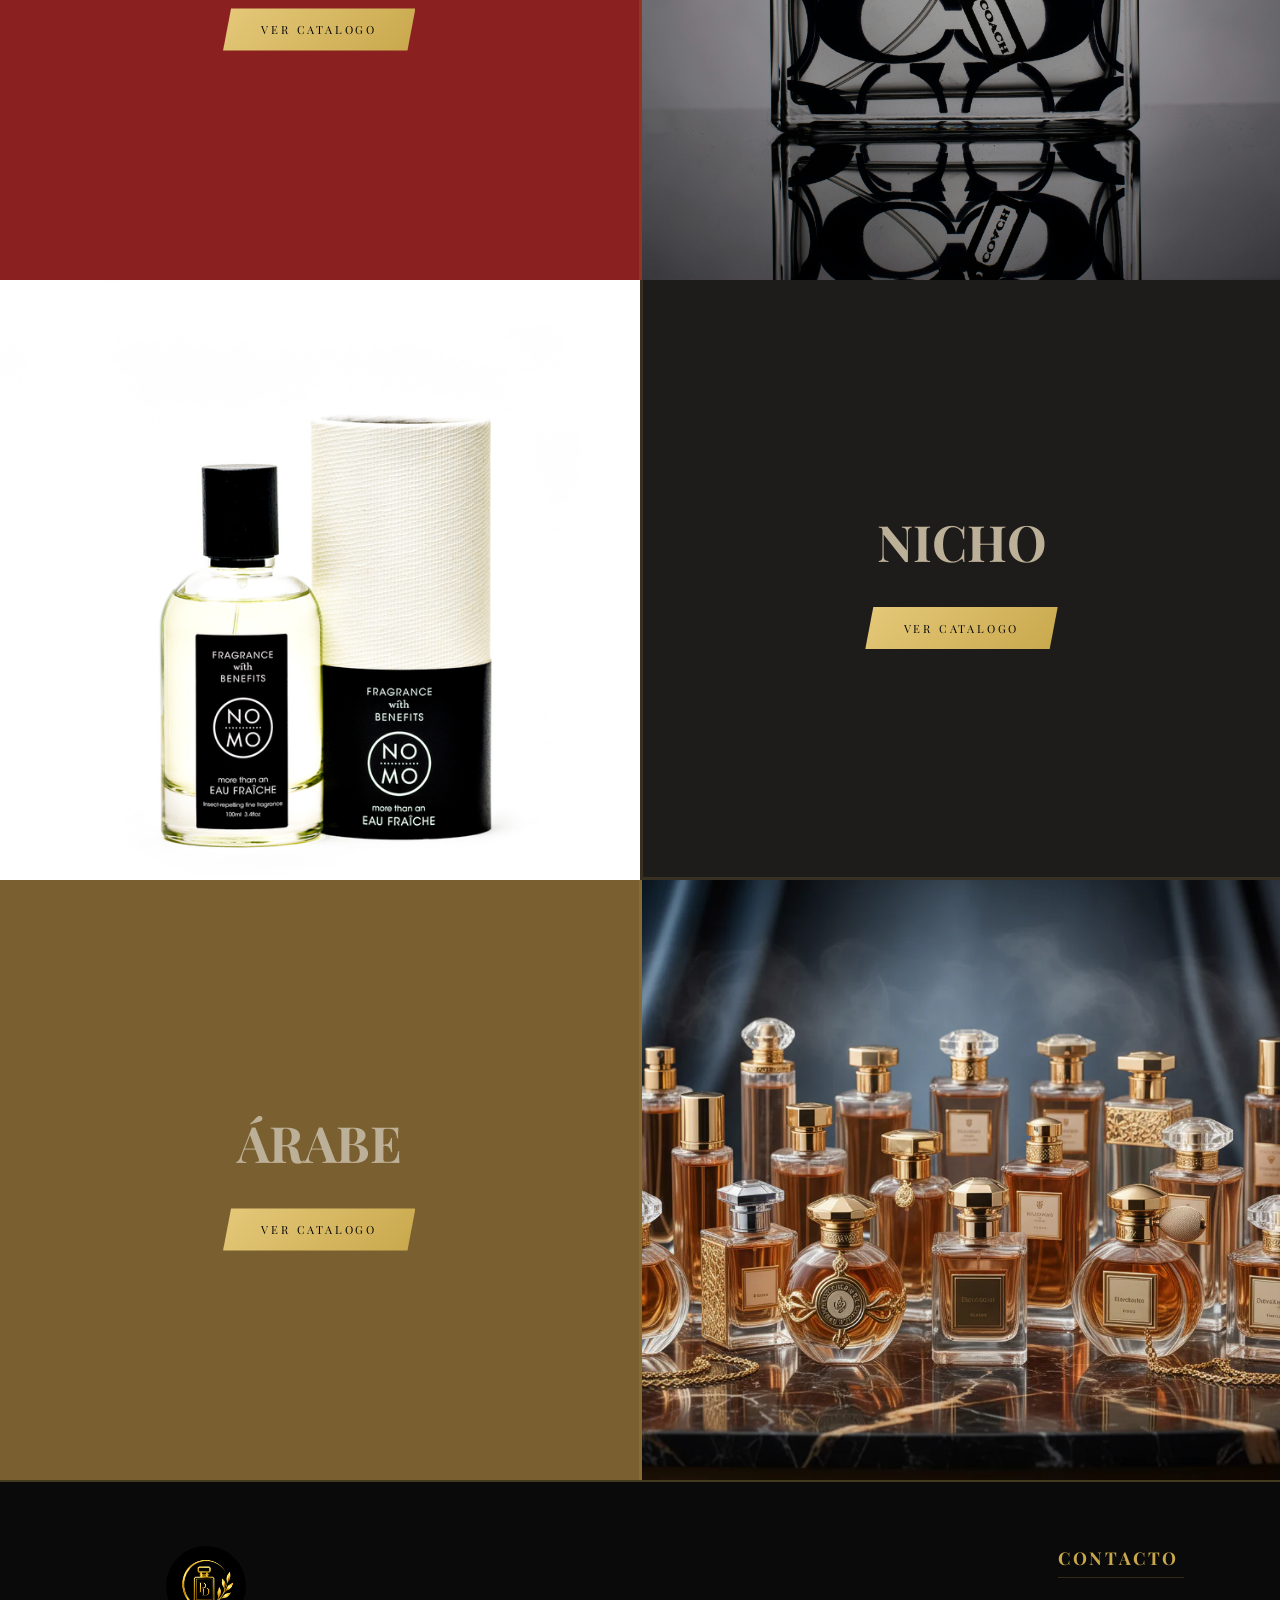
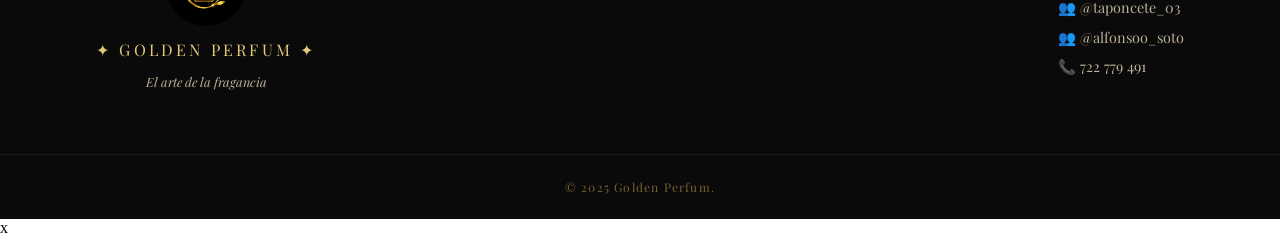
==== commit 7f27f294: "Update index.html" ====
--- a/index.html
+++ b/index.html
@@ -37,7 +37,7 @@
     <section id="hombre" class="collection-hombre">
         <div class="hombre-wrapper">
             <div class="div-img">
-            <img src="IMAGENES\Coloni.jpg" class="img-hombre">
+            <img src="IMAGENES\imagen.jfif" class="img-hombre">
             </div>
             <div class="hombre-right">
                 <div class="container-hombre">
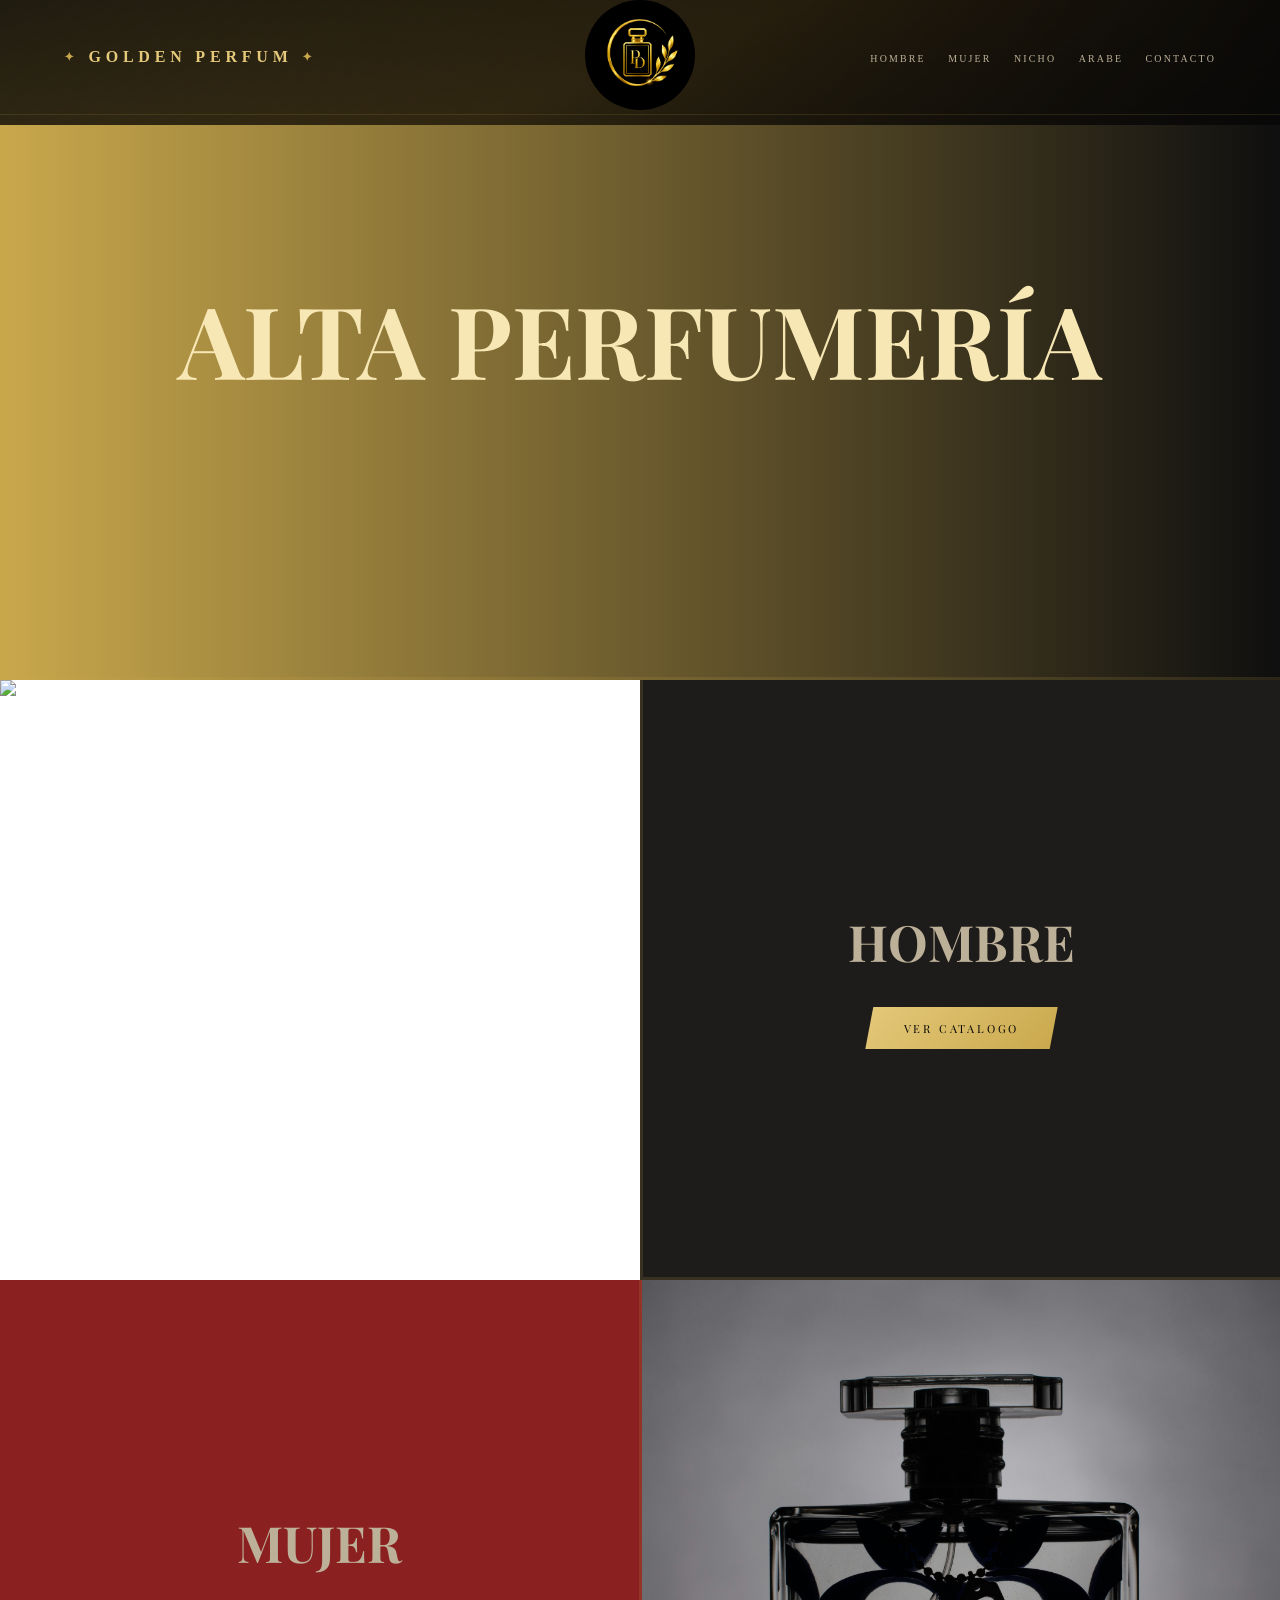
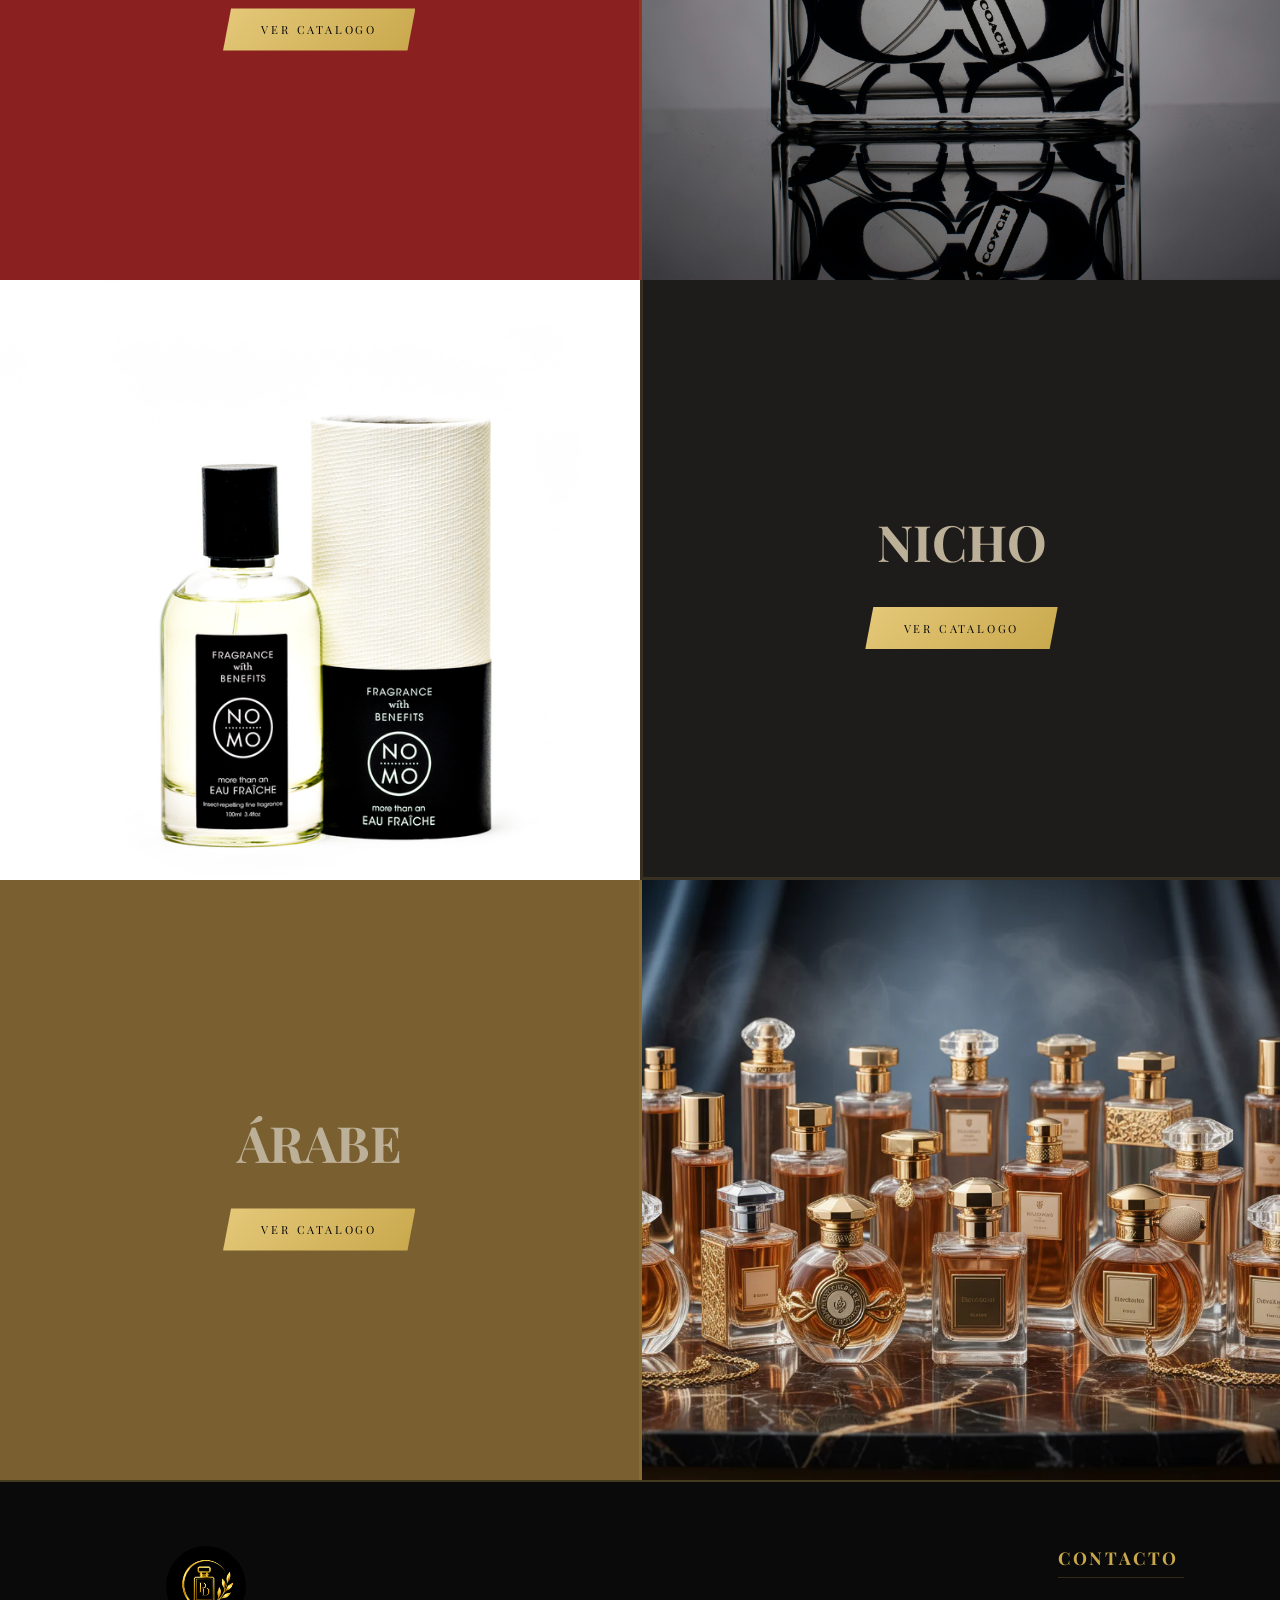
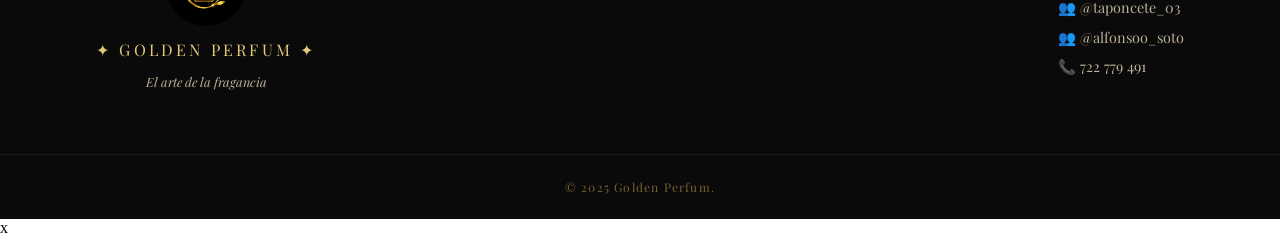
==== commit 181b5c73: "Update index.html" ====
--- a/index.html
+++ b/index.html
@@ -37,7 +37,7 @@
     <section id="hombre" class="collection-hombre">
         <div class="hombre-wrapper">
             <div class="div-img">
-            <img src="IMAGENES\imagen.jfif" class="img-hombre">
+            <img src="IMAGENES\cznmcy1wcml2yxrll3jhd3bpegvsx2ltywdlcy93zwjzaxrlx2nvbnrlbnqvbhivbnm3nzi3lwltywdllwt3dnlhdtn0lmpwzw.jpg class="img-hombre">
             </div>
             <div class="hombre-right">
                 <div class="container-hombre">
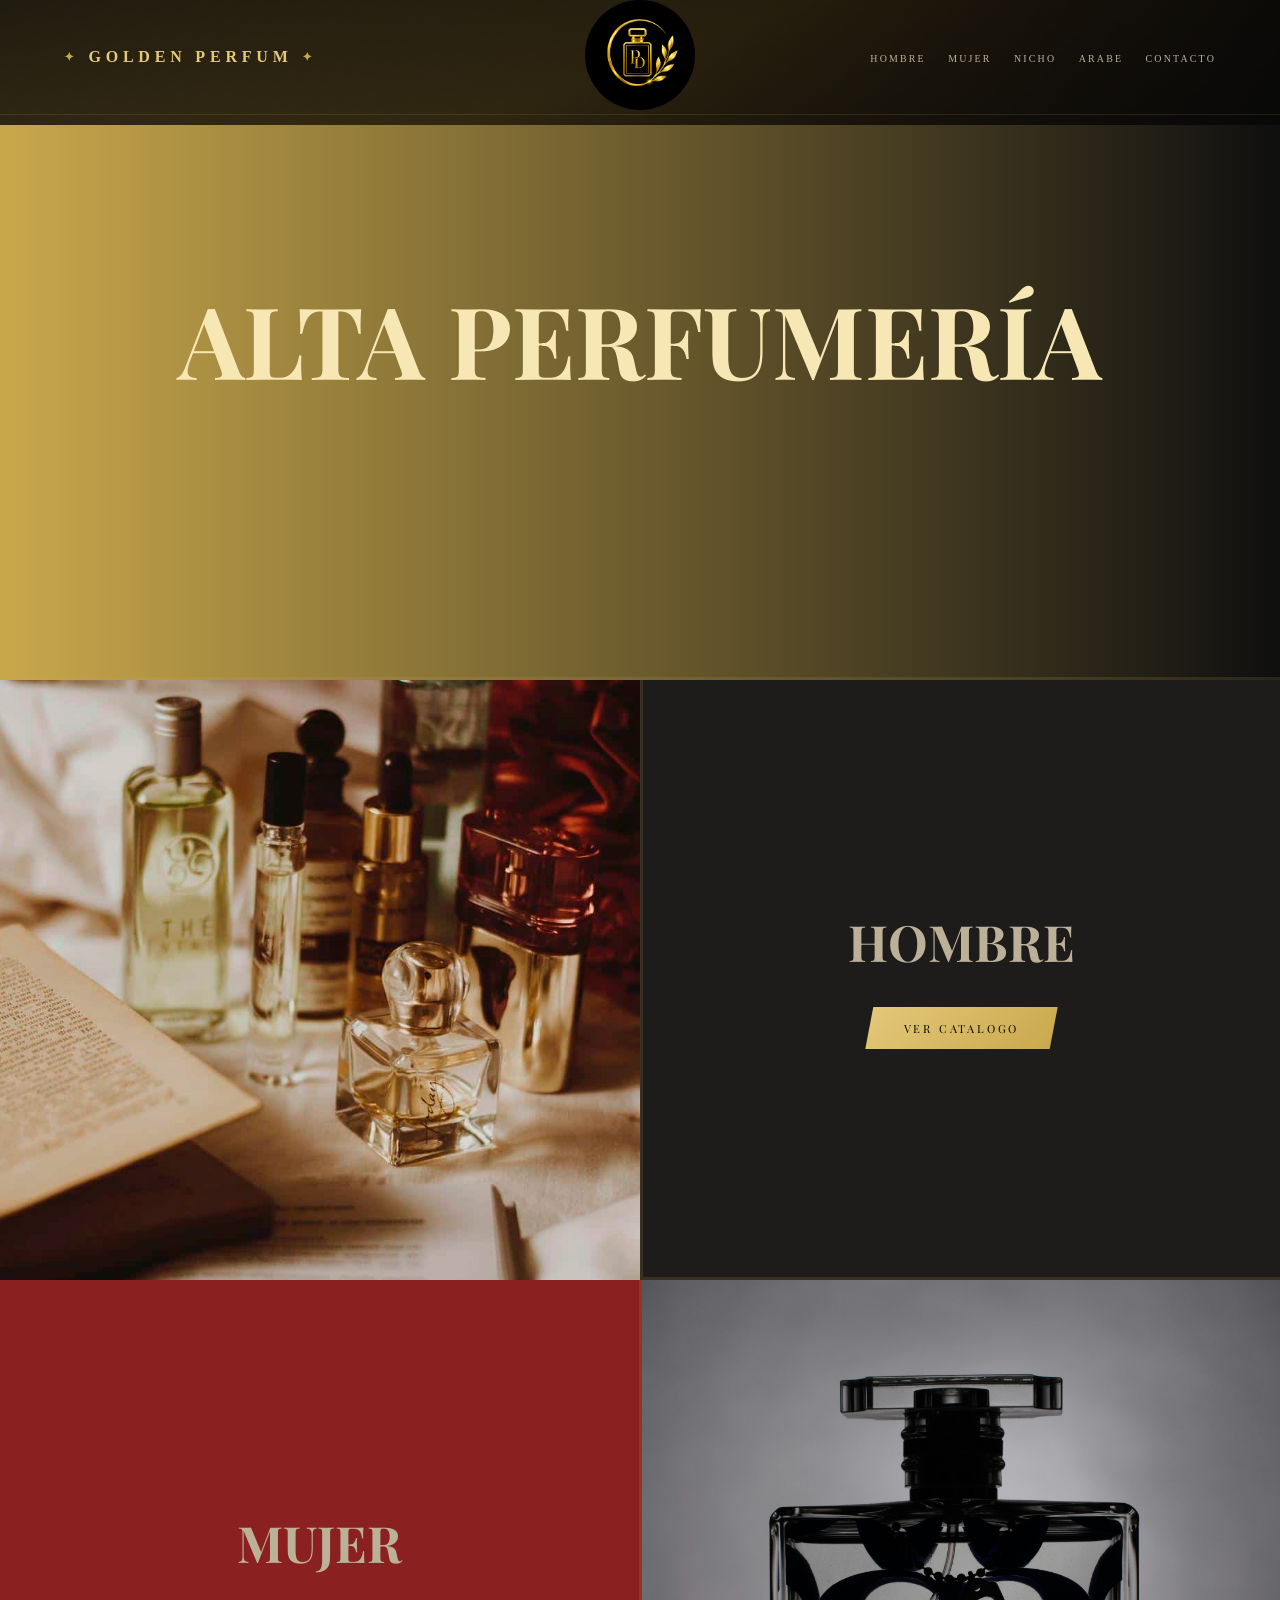
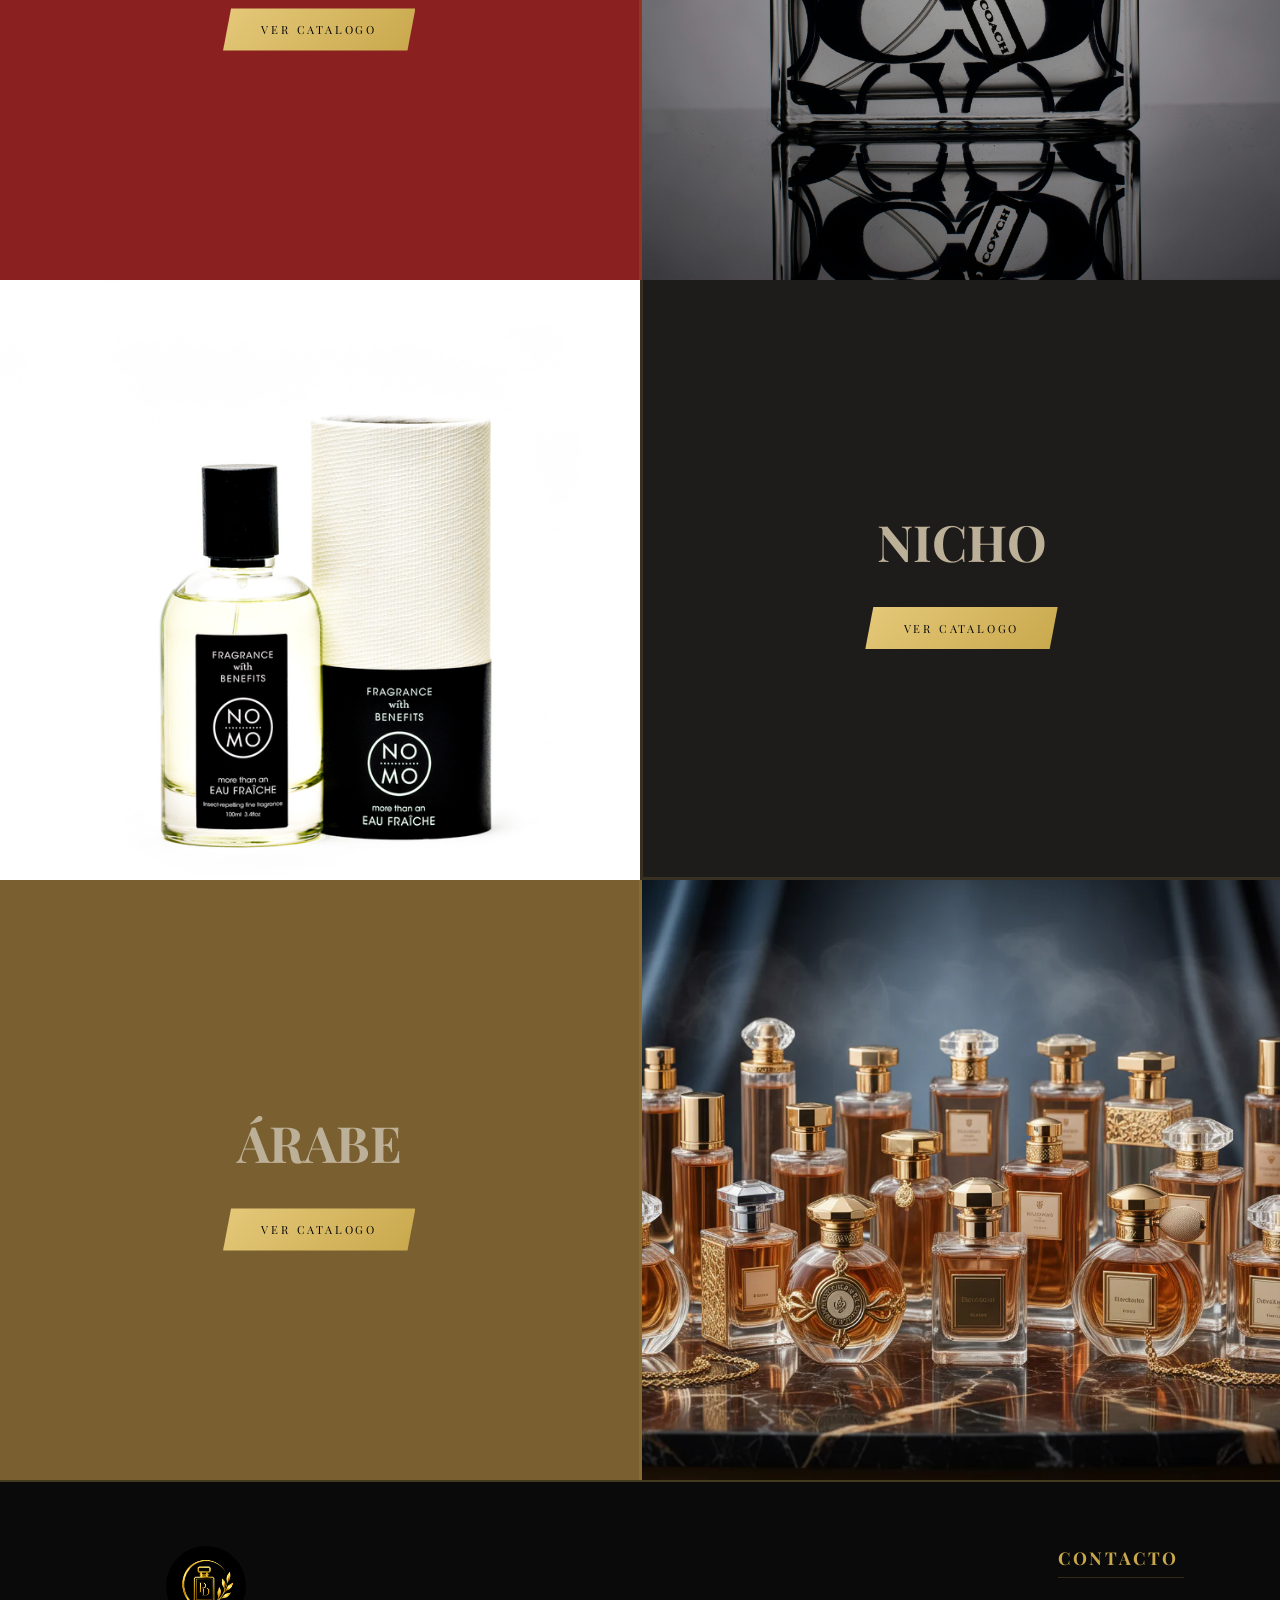
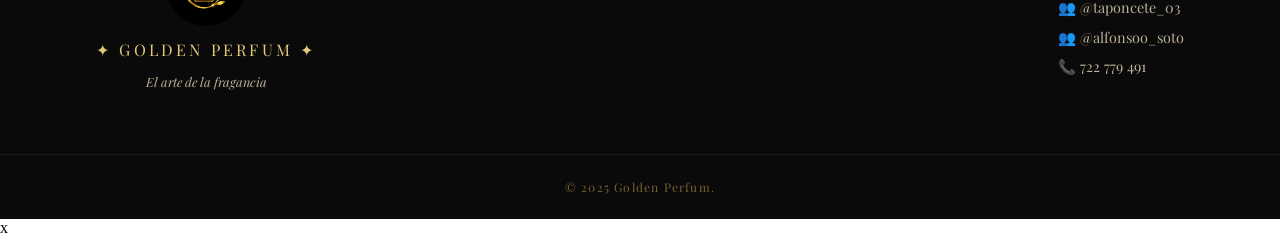
==== commit ab10910f: "Update index.html" ====
--- a/index.html
+++ b/index.html
@@ -37,7 +37,7 @@
     <section id="hombre" class="collection-hombre">
         <div class="hombre-wrapper">
             <div class="div-img">
-            <img src="IMAGENES\cznmcy1wcml2yxrll3jhd3bpegvsx2ltywdlcy93zwjzaxrlx2nvbnrlbnqvbhivbnm3nzi3lwltywdllwt3dnlhdtn0lmpwzw.jpg class="img-hombre">
+            <img src="IMAGENES\cznmcy1wcml2yxrll3jhd3bpegvsx2ltywdlcy93zwjzaxrlx2nvbnrlbnqvbhivbnm3nzi3lwltywdllwt3dnlhdtn0lmpwzw.jpg" class="img-hombre">
             </div>
             <div class="hombre-right">
                 <div class="container-hombre">
